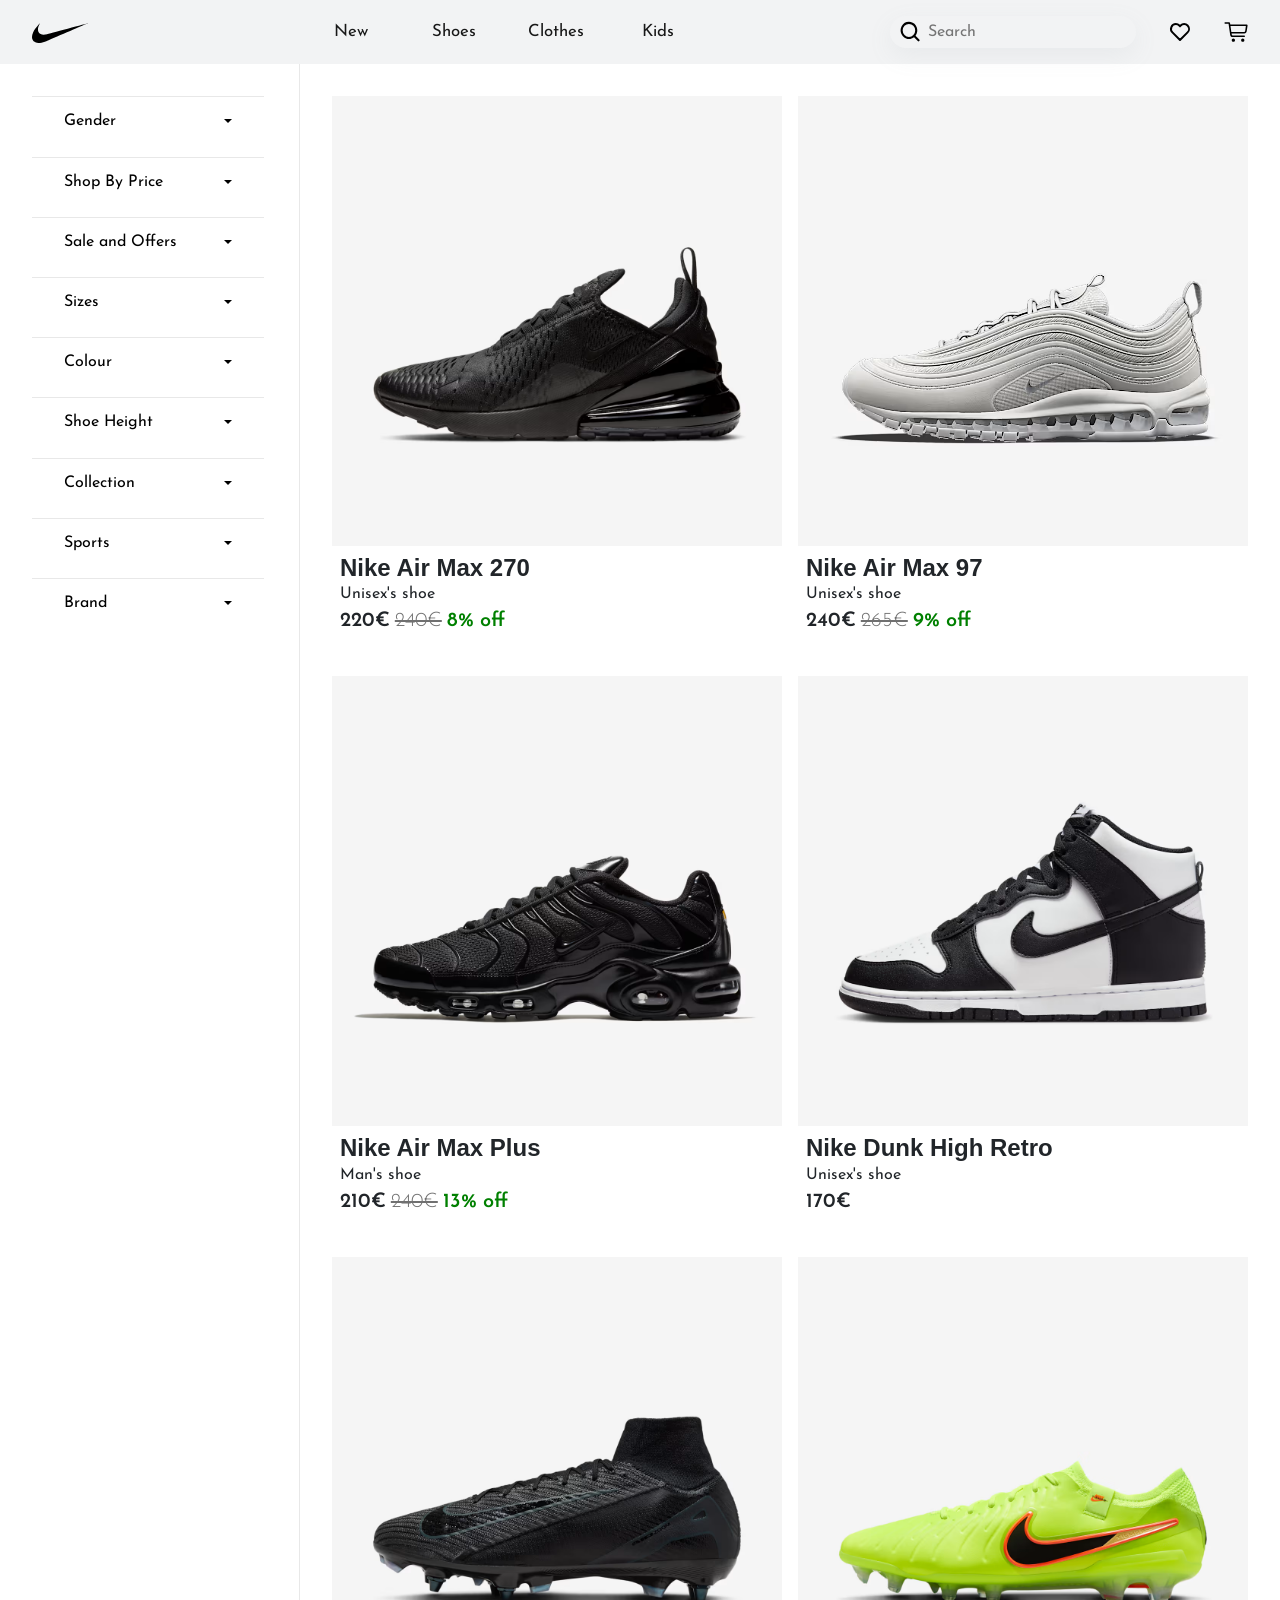
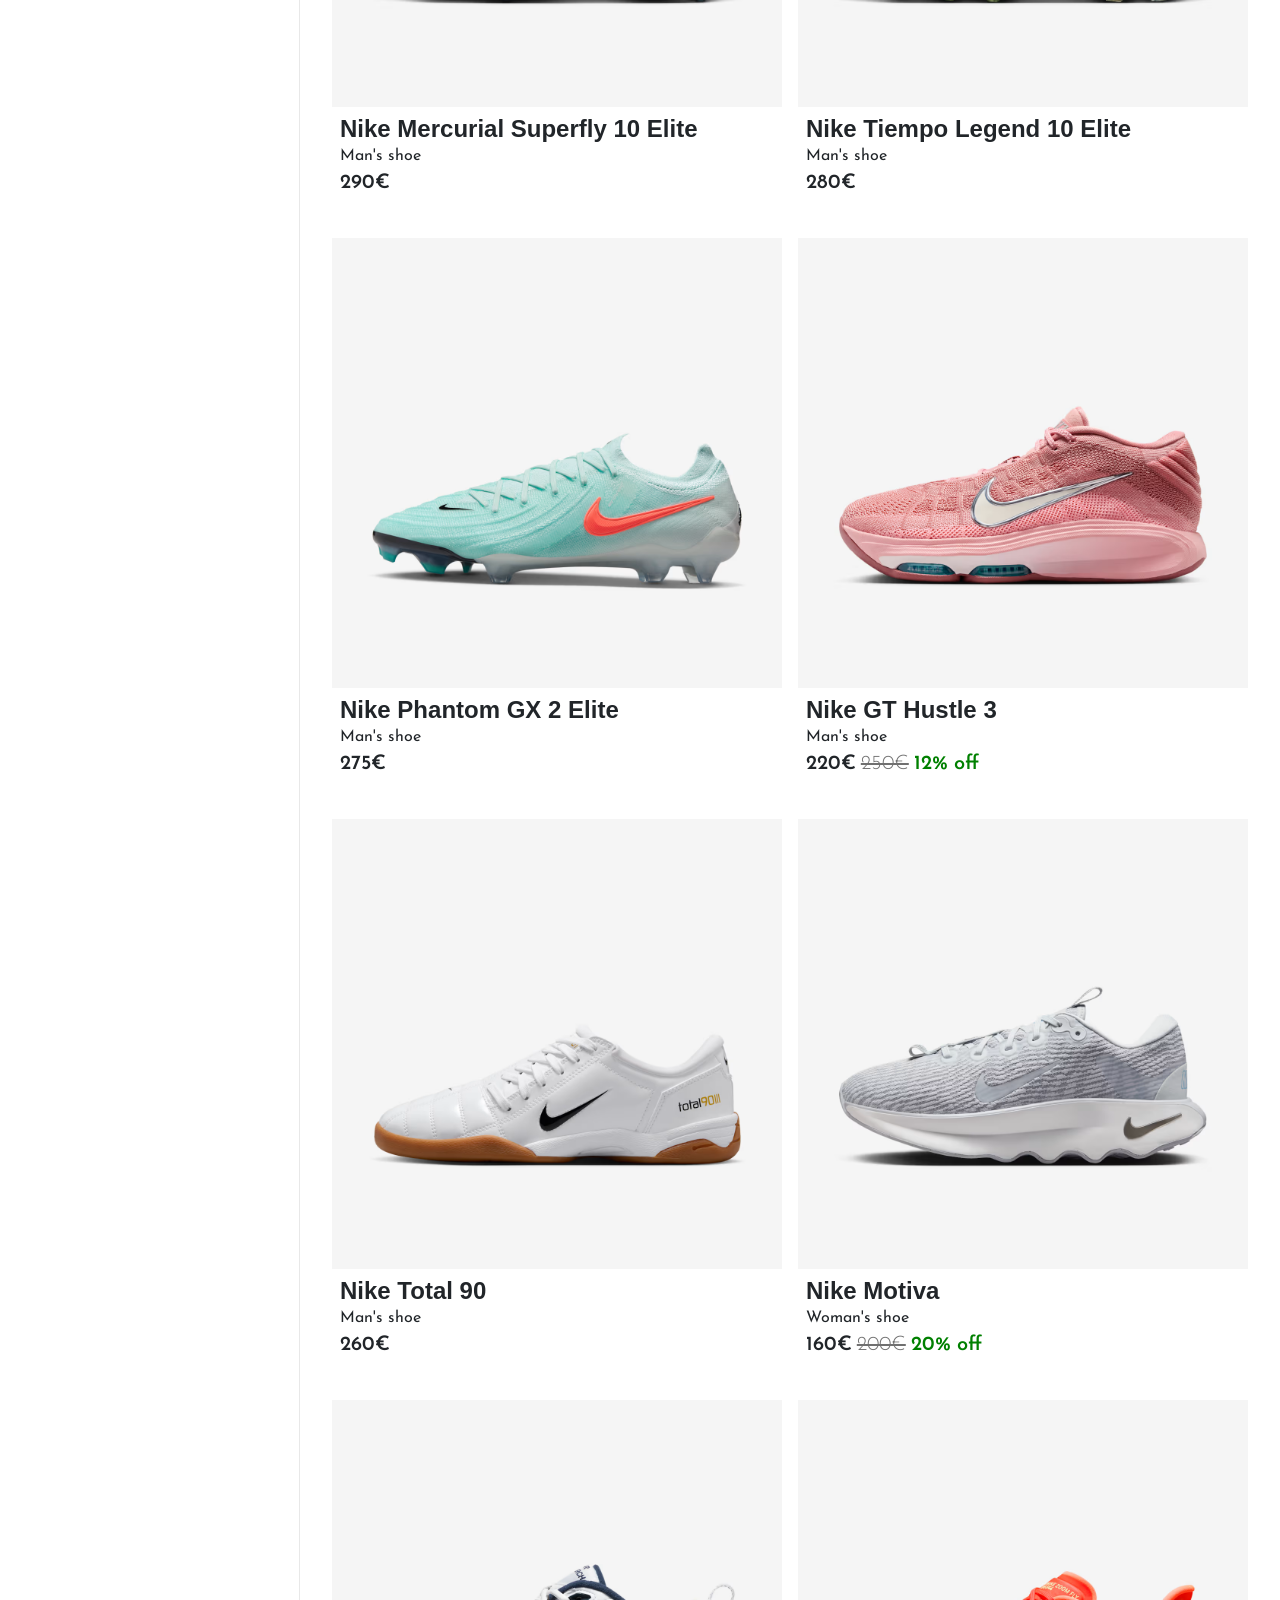
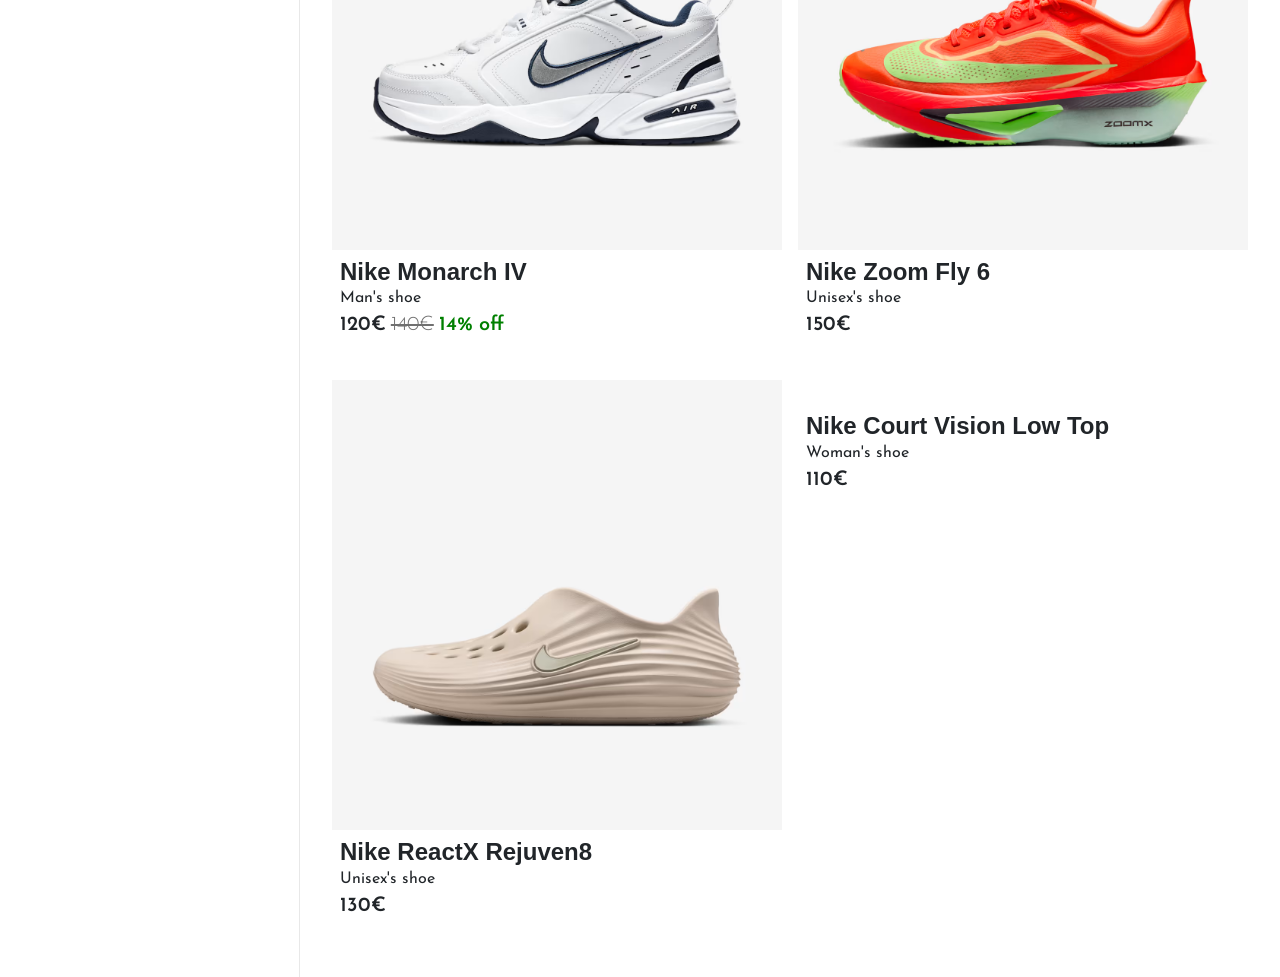
==== article.html @ 8198bdc6 "shoes" ====
<!DOCTYPE html>
<html lang="en">
  <head>
    <meta charset="UTF-8" />
    <meta name="viewport" content="width=, initial-scale=1.0" />
    <title>Document</title>

    <link rel="preconnect" href="https://fonts.googleapis.com" />
    <link rel="preconnect" href="https://fonts.gstatic.com" crossorigin />
    <link
      href="https://fonts.googleapis.com/css2?family=Josefin+Sans:ital,wght@0,100..700;1,100..700&display=swap"
      rel="stylesheet"
    />

    <link
      href="https://cdn.jsdelivr.net/npm/bootstrap@5.3.3/dist/css/bootstrap.min.css"
      rel="stylesheet"
    />
    <link rel="stylesheet" href="css/shared.css" />
    <link rel="stylesheet" href="css/article.css" />
  </head>
  <body>
    <div class="resp-navigation">
      <div class="first-row-nav">
        <img src="imgs/icons/nike_black_logo.svg" alt="logo" id="logo-img" />
        <div class="close-nav">
          <img src="imgs/icons/close_btn.svg" width="35rem" />
        </div>
      </div>
      <div class="second-row-nav">
        <ul>
          <li>
            <a href="new.html">
              <img src="imgs/icons/top-left-arrow.svg" width="20px" alt="" />
              New</a
            >
          </li>
          <li>
            <a href="article.html">
              <img
                src="imgs/icons/top-left-arrow.svg"
                width="20rem"
                alt=""
              />Shoes</a
            >
          </li>
          <li>
            <a href="">
              <img
                src="imgs/icons/top-left-arrow.svg"
                width="20rem"
                alt=""
              />Clothes</a
            >
          </li>
          <li>
            <a href="">
              <img
                src="imgs/icons/top-left-arrow.svg"
                width="20rem"
                alt=""
              />Kids</a
            >
          </li>
        </ul>
      </div>
      <div class="third-row-nav">
        <div class="nav-btn">
          <button type="button" id="search-button">
            <img src="imgs/icons/search.svg" alt="search" />
          </button>
        </div>
        <div class="nav-btn">
          <a href="" id="favourites">
            <img
              src="imgs/icons/favourite.svg"
              alt="favourites"
              id="favourites-icon"
            /><!--25px-->
          </a>
        </div>
        <div class="nav-btn">
          <a href="" id="cart">
            <img
              src="imgs/icons/cart.svg"
              alt="favourites"
              id="favourites-icon"
            /><!--25px-->
          </a>
        </div>
      </div>
    </div>
    <header>
      <a class="logo" href="index.html">
        <img
          src="imgs/icons/nike_black_logo.svg"
          alt="logo"
          id="logo-img"
        /><!--60px-->
      </a>
      <nav>
        <ul>
          <li><a href="new.html">New</a></li>
          <li><a href="article.html">Shoes</a></li>
          <li><a href="">Clothes</a></li>
          <li><a href="">Kids</a></li>
        </ul>
      </nav>
      <div class="right-side-header">
        <div class="search">
          <button type="button" id="search-button">
            <img src="imgs/icons/search.svg" alt="search" />
          </button>
          <input id="search-input" type="text" placeholder="Search" />
        </div>
        <a href="" id="favourites">
          <img
            src="imgs/icons/favourite.svg"
            alt="favourites"
            id="favourites-icon"
          /><!--25px-->
        </a>
        <a href="" id="cart">
          <img
            src="imgs/icons/cart.svg"
            alt="favourites"
            id="favourites-icon"
          /><!--25px-->
        </a>
      </div>
      <div class="hambi">
        <img src="imgs/icons/hambi.svg" width="30rem" alt="" />
      </div>
    </header>
    <main>
      <aside>
        <div class="filteri">
          <div class="dropdown">
            <button
              class="btn btn-secondary dropdown-toggle"
              type="button"
              data-bs-toggle="dropdown"
              aria-expanded="false"
            >
              Gender
            </button>
            <ul class="dropdown-menu">
              <div class="form-check">
                <input
                  class="form-check-input filter-gender"
                  type="checkbox"
                  value="Man"
                  id="checkDefault"
                />
                <label class="form-check-label" for="checkDefault"> Man </label>
              </div>
              <div class="form-check">
                <input
                  class="form-check-input filter-gender"
                  type="checkbox"
                  value="Woman"
                  id="checkDefault"
                />
                <label class="form-check-label" for="checkDefault">
                  Woman
                </label>
              </div>
              <div class="form-check">
                <input
                  class="form-check-input filter-gender"
                  type="checkbox"
                  value="Unisex"
                  id="checkDefault"
                />
                <label class="form-check-label" for="checkDefault">
                  Unisex
                </label>
              </div>
            </ul>
          </div>

          <div class="dropdown">
            <button
              class="btn btn-secondary dropdown-toggle"
              type="button"
              data-bs-toggle="dropdown"
              aria-expanded="false"
            >
              Shop By Price
            </button>
            <ul class="dropdown-menu">
              <div class="form-check">
                <input
                  class="form-check-input filter-price"
                  type="checkbox"
                  value="0-50"
                  id="checkDefault"
                />
                <label class="form-check-label" for="checkDefault">
                  Under 50€
                </label>
              </div>
              <div class="form-check">
                <input
                  class="form-check-input filter-price"
                  type="checkbox"
                  value="50-100"
                  id="checkDefault"
                />
                <label class="form-check-label" for="checkDefault">
                  Between 50€ and 100€
                </label>
              </div>
              <div class="form-check">
                <input
                  class="form-check-input filter-price"
                  type="checkbox"
                  value="100-150"
                  id="checkDefault"
                />
                <label class="form-check-label" for="checkDefault">
                  Between 100€ and 150€
                </label>
              </div>
              <div class="form-check">
                <input
                  class="form-check-input filter-price"
                  type="checkbox"
                  value="150+"
                  id="checkDefault"
                />
                <label class="form-check-label" for="checkDefault">
                  More than 150€
                </label>
              </div>
            </ul>
          </div>

          <div class="dropdown">
            <button
              class="btn btn-secondary dropdown-toggle filter-price"
              type="button"
              data-bs-toggle="dropdown"
              aria-expanded="false"
            >
              Sale and Offers
            </button>
            <ul class="dropdown-menu">
              <div class="form-check">
                <input
                  class="form-check-input filter-sale"
                  type="checkbox"
                  value=""
                  id="checkDefault"
                />
                <label class="form-check-label" for="checkDefault">
                  Sale
                </label>
              </div>
            </ul>
          </div>

          <div class="dropdown">
            <button
              class="btn btn-secondary dropdown-toggle"
              type="button"
              data-bs-toggle="dropdown"
              aria-expanded="false"
            >
              Sizes
            </button>
            <div class="dropdown-menu btns">
              <button class="size-btn">35.5</button>
              <button class="size-btn">36</button>
              <button class="size-btn">36.5</button>
              <button class="size-btn">37</button>
              <button class="size-btn">37.5</button>
              <button class="size-btn">38</button>
              <button class="size-btn">38.5</button>
              <button class="size-btn">39</button>
              <button class="size-btn">39.5</button>
              <button class="size-btn">40</button>
              <button class="size-btn">40.5</button>
              <button class="size-btn">41</button>
              <button class="size-btn">41.5</button>
              <button class="size-btn">42</button>
              <button class="size-btn">42.5</button>
              <button class="size-btn">43</button>
              <button class="size-btn">43.5</button>
              <button class="size-btn">44</button>
              <button class="size-btn">44.5</button>
              <button class="size-btn">45</button>
              <button class="size-btn">45.5</button>
              <button class="size-btn">46</button>
              <button class="size-btn">46.5</button>
              <button class="size-btn">47</button>
              <button class="size-btn">47.5</button>
              <button class="size-btn">48</button>
              <button class="size-btn">48.5</button>
              <button class="size-btn">49</button>
              <button class="size-btn">49.5</button>
              <button class="size-btn">50</button>
              <button class="size-btn">50.5</button>
              <button class="size-btn">51</button>
            </div>
          </div>
          <div class="dropdown">
            <button
              class="btn btn-secondary dropdown-toggle"
              type="button"
              data-bs-toggle="dropdown"
              aria-expanded="false"
            >
              Colour
            </button>
            <div class="dropdown-menu colours-grid">
              <div class="colour">
                <div class="color-circle" style="background-color: black"></div>
                Black
              </div>
              <div class="colour">
                <div
                  class="color-circle"
                  style="background-color: rgb(9, 144, 255)"
                ></div>
                Blue
              </div>
              <div class="colour">
                <div
                  class="color-circle"
                  style="background-color: rgb(146, 79, 79)"
                ></div>
                Brown
              </div>
              <div class="colour">
                <div
                  class="color-circle"
                  style="background-color: rgb(104, 184, 104)"
                ></div>
                Green
              </div>
              <div class="colour">
                <div
                  class="color-circle"
                  style="background-color: rgb(138, 138, 138)"
                ></div>
                Gray
              </div>
              <div class="colour">
                <div
                  class="color-circle"
                  style="background-color: rgb(255, 123, 0)"
                ></div>
                Orange
              </div>

              <div class="colour">
                <div
                  class="color-circle"
                  style="background-color: rgb(214, 146, 228)"
                ></div>
                Pink
              </div>
              <div class="colour">
                <div
                  class="color-circle"
                  style="background-color: rgb(122, 5, 218)"
                ></div>
                Purple
              </div>
              <div class="colour">
                <div
                  class="color-circle"
                  style="background-color: rgb(228, 55, 55)"
                ></div>
                Red
              </div>

              <div class="colour">
                <div
                  class="color-circle"
                  style="background-color: rgb(255, 255, 255)"
                ></div>
                White
              </div>
              <div class="colour">
                <div
                  class="color-circle"
                  style="background-color: rgb(255, 252, 55)"
                ></div>
                Yellow
              </div>
            </div>
          </div>

          <div class="dropdown">
            <button
              class="btn btn-secondary dropdown-toggle"
              type="button"
              data-bs-toggle="dropdown"
              aria-expanded="false"
            >
              Shoe Height
            </button>
            <ul class="dropdown-menu">
              <div class="form-check">
                <input
                  class="form-check-input filter-shoeHeight"
                  type="checkbox"
                  value="Low Top"
                  id="checkDefault"
                />
                <label class="form-check-label" for="checkDefault">
                  Low Top
                </label>
              </div>

              <div class="form-check">
                <input
                  class="form-check-input filter-shoeHeight"
                  type="checkbox"
                  value="Mid Top"
                  id="checkDefault"
                />
                <label class="form-check-label" for="checkDefault">
                  Mid Top
                </label>
              </div>

              <div class="form-check">
                <input
                  class="form-check-input filter-shoeHeight"
                  type="checkbox"
                  value="High Top"
                  id="checkDefault"
                />
                <label class="form-check-label" for="checkDefault">
                  High Top
                </label>
              </div>
            </ul>
          </div>

          <div class="dropdown">
            <button
              class="btn btn-secondary dropdown-toggle"
              type="button"
              data-bs-toggle="dropdown"
              aria-expanded="false"
            >
              Collection
            </button>
            <ul class="dropdown-menu">
              <div class="form-check">
                <input
                  class="form-check-input filter-collection"
                  type="checkbox"
                  value="Nike Motiva"
                  id="checkDefault"
                />
                <label class="form-check-label" for="checkDefault">
                  Nike Motiva
                </label>
              </div>

              <div class="form-check">
                <input
                  class="form-check-input filter-collection"
                  type="checkbox"
                  value="Nike GT Series"
                  id="checkDefault"
                />
                <label class="form-check-label" for="checkDefault">
                  Nike GT Series
                </label>
              </div>

              <div class="form-check">
                <input
                  class="form-check-input filter-collection"
                  type="checkbox"
                  value="Air Max"
                  id="checkDefault"
                />
                <label class="form-check-label" for="checkDefault">
                  Air Max
                </label>
              </div>

              <div class="form-check">
                <input
                  class="form-check-input filter-collection"
                  type="checkbox"
                  value="Nike Total 90"
                  id="checkDefault"
                />
                <label class="form-check-label" for="checkDefault">
                  Nike Total 90
                </label>
              </div>
              <div class="form-check">
                <input
                  class="form-check-input filter-collection"
                  type="checkbox"
                  value="Elite"
                  id="checkDefault"
                />
                <label class="form-check-label" for="checkDefault">
                  Elite
                </label>
              </div>
              <div class="form-check">
                <input
                  class="form-check-input filter-collection"
                  type="checkbox"
                  value="Mercurial"
                  id="checkDefault"
                />
                <label class="form-check-label" for="checkDefault">
                  Mercurial
                </label>
              </div>
              <div class="form-check">
                <input
                  class="form-check-input filter-collection"
                  type="checkbox"
                  value="Monarch"
                  id="checkDefault"
                />
                <label class="form-check-label" for="checkDefault">
                  Monarch
                </label>
              </div>
              <div class="form-check">
                <input
                  class="form-check-input filter-collection"
                  type="checkbox"
                  value="Nike Dunk"
                  id="checkDefault"
                />
                <label class="form-check-label" for="checkDefault">
                  Nike Dunk
                </label>
              </div>
              <div class="form-check">
                <input
                  class="form-check-input filter-collection"
                  type="checkbox"
                  value="Tiempo"
                  id="checkDefault"
                />
                <label class="form-check-label" for="checkDefault">
                  Tiempo
                </label>
              </div>
              <div class="form-check">
                <input
                  class="form-check-input filter-collection"
                  type="checkbox"
                  value="Nike Zoom Rival"
                  id="checkDefault"
                />
                <label class="form-check-label" for="checkDefault">
                  Nike Zoom Rival
                </label>
              </div>
              <div class="form-check">
                <input
                  class="form-check-input filter-collection"
                  type="checkbox"
                  value="Phantom"
                  id="checkDefault"
                />
                <label class="form-check-label" for="checkDefault">
                  Phantom
                </label>
              </div>
              <div class="form-check">
                <input
                  class="form-check-input filter-collection"
                  type="checkbox"
                  value="Nike Rejuven8"
                  id="checkDefault"
                />
                <label class="form-check-label" for="checkDefault">
                  Nike Rejuven8
                </label>
              </div>
              <div class="form-check">
                <input
                  class="form-check-input filter-collection"
                  type="checkbox"
                  value="Nike Court Vision"
                  id="checkDefault"
                />
                <label class="form-check-label" for="checkDefault">
                  Nike Court Vision
                </label>
              </div>
            </ul>
          </div>

          <div class="dropdown">
            <button
              class="btn btn-secondary dropdown-toggle"
              type="button"
              data-bs-toggle="dropdown"
              aria-expanded="false"
            >
              Sports
            </button>
            <ul class="dropdown-menu">
              <div class="form-check">
                <input
                  class="form-check-input filter-sports"
                  type="checkbox"
                  value="Lifestyle"
                  id="checkDefault"
                />
                <label class="form-check-label" for="checkDefault">
                  Lifestyle
                </label>
              </div>

              <div class="form-check">
                <input
                  class="form-check-input filter-sports"
                  type="checkbox"
                  value="Performance"
                  id="checkDefault"
                />
                <label class="form-check-label" for="checkDefault">
                  Performance
                </label>
              </div>

              <div class="form-check">
                <input
                  class="form-check-input filter-sports"
                  type="checkbox"
                  value="Running"
                  id="checkDefault"
                />
                <label class="form-check-label" for="checkDefault">
                  Running
                </label>
              </div>

              <div class="form-check">
                <input
                  class="form-check-input filter-sports"
                  type="checkbox"
                  value="Training & Gym"
                  id="checkDefault"
                />
                <label class="form-check-label" for="checkDefault">
                  Training & Gym
                </label>
              </div>
              <div class="form-check">
                <input
                  class="form-check-input filter-sports"
                  type="checkbox"
                  value="Basketball"
                  id="checkDefault"
                />
                <label class="form-check-label" for="checkDefault">
                  Basketball
                </label>
              </div>
              <div class="form-check">
                <input
                  class="form-check-input filter-sports"
                  type="checkbox"
                  value="Football"
                  id="checkDefault"
                />
                <label class="form-check-label" for="checkDefault">
                  Football
                </label>
              </div>
              <div class="form-check">
                <input
                  class="form-check-input filter-sports"
                  type="checkbox"
                  value="Golf"
                  id="checkDefault"
                />
                <label class="form-check-label" for="checkDefault">
                  Golf
                </label>
              </div>
              <div class="form-check">
                <input
                  class="form-check-input filter-sports"
                  type="checkbox"
                  value="Skateboarding"
                  id="checkDefault"
                />
                <label class="form-check-label" for="checkDefault">
                  Skateboarding
                </label>
              </div>
              <div class="form-check">
                <input
                  class="form-check-input filter-sports"
                  type="checkbox"
                  value="Tennis"
                  id="checkDefault"
                />
                <label class="form-check-label" for="checkDefault">
                  Tennis
                </label>
              </div>
              <div class="form-check">
                <input
                  class="form-check-input filter-sports"
                  type="checkbox"
                  value="Athletics"
                  id="checkDefault"
                />
                <label class="form-check-label" for="checkDefault">
                  Athletics
                </label>
              </div>
              <div class="form-check">
                <input
                  class="form-check-input filter-sports"
                  type="checkbox"
                  value="Walking"
                  id="checkDefault"
                />
                <label class="form-check-label" for="checkDefault">
                  Walking
                </label>
              </div>
              <div class="form-check">
                <input
                  class="form-check-input filter-sports"
                  type="checkbox"
                  value="Outdoor"
                  id="checkDefault"
                />
                <label class="form-check-label" for="checkDefault">
                  Outdoor
                </label>
              </div>
            </ul>
          </div>

          <div class="dropdown">
            <button
              class="btn btn-secondary dropdown-toggle"
              type="button"
              data-bs-toggle="dropdown"
              aria-expanded="false"
            >
              Brand
            </button>
            <ul class="dropdown-menu">
              <div class="form-check">
                <input
                  class="form-check-input filter-brand"
                  type="checkbox"
                  value="Nike Sportswear"
                  id="checkDefault"
                />
                <label class="form-check-label" for="checkDefault">
                  Nike Sportswear
                </label>
              </div>

              <div class="form-check">
                <input
                  class="form-check-input filter-brand"
                  type="checkbox"
                  value="Jordan"
                  id="checkDefault"
                />
                <label class="form-check-label" for="checkDefault">
                  Jordan
                </label>
              </div>

              <div class="form-check">
                <input
                  class="form-check-input filter-brand"
                  type="checkbox"
                  value="NikeLab"
                  id="checkDefault"
                />
                <label class="form-check-label" for="checkDefault">
                  NikeLab
                </label>
              </div>

              <div class="form-check">
                <input
                  class="form-check-input filter-brand"
                  type="checkbox"
                  value="ACG"
                  id="checkDefault"
                />
                <label class="form-check-label" for="checkDefault"> ACG </label>
              </div>
            </ul>
          </div>
        </div>
      </aside>
      <article></article>
    </main>
    <script src="js/shoes.js"></script>
    <script src="js/index.js"></script>
    <script src="https://cdn.jsdelivr.net/npm/bootstrap@5.3.3/dist/js/bootstrap.bundle.min.js"></script>
  </body>
</html>
---- css/shared.css ----
:root {
  --white: #f2f3f4;
  --dark: #181818;
  --main-font: "Josefin Sans", sans-serif;
  --nike-font: "Nike", sans-serif;
}
* {
  margin: 0;
  padding: 0;
  box-sizing: border-box;
  font-family: var(--main-font);
}

html {
  scroll-behavior: smooth;
}
nav ul li a:hover::after {
  width: 100%;
}
header {
  width: 100%;
  display: flex;
  justify-content: space-between;
  align-items: center;
  padding: 0.7rem 2rem;
  top: 0;
  position: sticky;
  z-index: 10;
  background-color: var(--white);
  opacity: 0;
  animation: fadeIn 0.75s ease-in forwards;
}

#logo-img {
  width: 3.5rem;
  cursor: pointer;
}
nav ul {
  display: flex;
  gap: 0.4rem;
  list-style: none;
  justify-content: center;
  align-items: center;
  margin-bottom: 0;
}
.right-side-header,
nav,
.logo {
  flex: 1;
}
nav ul li a {
  text-decoration: none;
  display: inline-block;
  color: var(--dark);
  font-size: 1.05rem;
  width: 6rem;
  text-align: center;
  padding: 0.5rem 0;
  transition: all 0.2s ease-in;
}
li {
  position: relative;
}
nav ul li a::after {
  content: "";
  width: 0;
  bottom: 0;
  left: 50%;
  position: absolute;
  transform: translateX(-50%);
  background: var(--dark);
  height: 2px;
  transition: width 0.2s ease-in;
}
nav ul li a:hover {
  letter-spacing: 1px;
}

#social,
.f-second-r,
#favourites,
.search,
.right-side-header {
  display: flex;
  justify-content: center;
  align-items: center;
}
.right-side-header {
  gap: 2rem;
  justify-content: flex-end;
}
.search {
  transition: all 0.2s ease-in;
}
.search:hover {
  backdrop-filter: brightness(95%);
}
.search {
  gap: 0.3rem;
  padding-left: 0.5rem;
  box-shadow: rgba(149, 157, 165, 0.1) 0px 8px 24px;
  border-radius: 100px;
  height: 2rem;
}
#search-button {
  background-color: transparent;
  border: none;
  cursor: pointer;
}
#search-button img {
  width: 1.6rem;
}
#search-input {
  height: 100%;
  width: 13rem;
  background-color: transparent;
  border: none;
}
#search-input:active,
#search-input:focus {
  outline: none;
}
#favourites-icon {
  width: 1.5rem;
}

.resp-navigation {
  position: fixed;
  background-color: #fffffff5;
  top: 0;
  right: 0;
  width: 100vw;
  height: 100vh;
  z-index: 1000;
  overflow-y: hidden;
  padding: 3rem 3rem;
  display: flex;
  justify-content: flex-start;
  align-items: flex-start;
  flex-direction: column;
  gap: 5rem;
  display: none;
}
.first-row-nav {
  display: flex;
  justify-content: space-between;
  align-items: center;
  width: 100%;
  opacity: 0;
  animation: fadeIn 0.9s ease-in forwards;
}
.second-row-nav {
  display: flex;
  justify-content: space-between;
  align-items: center;
  flex-direction: column;
  width: 100%;
  opacity: 0;
  animation: fadeIn 0.9s ease-in forwards;
}
.second-row-nav ul {
  list-style: none;
  margin: 0;
  padding: 0;
  text-align: center;
  display: flex;
  flex-direction: column;
  justify-content: center;
  align-items: center;
  gap: 0.4rem;
}
.second-row-nav ul li a {
  display: flex;
  justify-content: space-between;
  align-items: center;
  width: 15rem;
  background-color: #f2f3f467;
  border-bottom: 1px solid #1818182c;
  text-decoration: none;
  color: var(--dark);
  font-size: 1.4rem;
  font-family: "Segoe UI", Tahoma, Geneva, Verdana, sans-serif;
  cursor: pointer;
}
.no-scroll {
  overflow: hidden;
  height: 100vh; /* osigurava da ne možeš skrolati */
}
.third-row-nav {
  display: flex;
  width: 100%;
  justify-content: center;
  gap: 2rem;
  align-items: center;
  opacity: 0;
  animation: fadeIn 0.9s ease-in forwards;
}
.nav-btn {
  padding: 0.5rem;
  border-bottom: 1px solid #181818;
}

.shoe:hover {
  cursor: pointer;
  transform: translateY(-4px);
}
.f-second-r ul li a:hover {
  color: var(--dark);
}
.close-nav img:hover {
  cursor: pointer;
}
.hambi {
  display: none;
}
.shop-it-btn:hover,
#discover-btn:hover {
  transform: translateY(-2px);
  background-color: var(--dark);
  color: var(--white);
}
@keyframes fadeIn {
  0% {
    opacity: 0;
  }
  100% {
    opacity: 1;
  }
}
.shop-it-img:hover {
  transform: scale(1.005);
}

.gradient-overlay {
  position: absolute;
  bottom: 0;
  left: 0;
  right: 0;
  height: 40%;
  background: linear-gradient(to top, rgba(0, 0, 0, 0.7), transparent);
}
@keyframes fadeOpacity {
  0% {
    opacity: 1;
    display: flex;
    position: absolute;
  }
  100% {
    opacity: 0;
    display: none;
    z-index: 0;
    background-color: transparent;
    pointer-events: none;
  }
}
@keyframes fromBottom {
  0% {
    transform: translateY(300%);
  }
  50% {
    transform: translateY(0%);
  }
  100% {
    transform: translateY(300%);
  }
}

@keyframes fromTop {
  0% {
    transform: translateY(-300%);
  }
  50% {
    transform: translateY(0%);
  }
  100% {
    transform: translateY(-300%);
  }
}

@media (max-width: 1070px) {
  .right-side-header,
  nav {
    display: none;
  }
  .hambi {
    display: block;
  }
}
@media (max-width: 1350px) {
  .logo {
    flex: 0;
  }
  .right-side-header {
    flex: 0;
  }
}
---- css/article.css ----
main {
  display: grid;
  grid-template-columns: 300px 1fr;
  grid-template-rows: 100%;
  position: relative;
}
aside {
  position: relative;
  min-height: 100vh;
  display: flex;
  justify-content: flex-start;
  padding: 2rem;
  border-right: rgba(0, 0, 0, 0.089) 1px solid;
  position: relative;
  width: 300px;
}
.shoe-item img {
  width: 100%;
}
article {
  display: grid;
  grid-template-columns: repeat(auto-fill, minmax(400px, 1fr));
  padding: 2rem;
  gap: 1rem;
  width: 100%;
}
.shoe-name {
  font-size: 1.5rem;
  font-weight: 700;
  font-family: "Segoe UI", Tahoma, Geneva, Verdana, sans-serif;
}
.shoe-gender {
  margin-top: -0.5rem;
}
.shoe-price {
  display: flex;
  gap: 0.3rem;
  margin-top: -1rem;
  font-weight: 600;
  font-size: 1.25rem;
}
p.price-original {
  color: #707070;
  font-weight: 300;
  text-decoration: line-through;
}
p.sale {
  color: green;
}

.shoe-info {
  display: flex;
  justify-content: flex-start;
  align-items: flex-start;
  flex-direction: column;
  padding: 0.5rem;
}
.filteri {
  display: flex;
  justify-content: flex-start;
  flex-direction: column;
  gap: 0.7rem;
  position: fixed;
}
.btn {
  width: 14.5rem;
  display: flex;
  justify-content: space-between;
  align-items: center;
  border: none;
  border-radius: 0;
  border-top: 1px rgba(0, 0, 0, 0.089) solid;
  background: transparent;
  background-color: transparent;
  color: black;
  padding: 0.75rem 2rem;
}

.btn:focus,
.btn:active,
.btn:hover {
  background-color: rgb(0, 0, 0);
}
.dropdown-menu {
  width: 100%;
  padding: 0.5rem;
}
.btns {
  display: grid;
  grid-template-columns: 1fr 1fr 1fr;
  grid-auto-rows: 2rem;
  gap: 0.5rem;
  border-color: #00000005;
  display: none;
}
.size-btn {
  background-color: #ffffff63;
  border: 1px solid rgba(0, 0, 0, 0.089);
  border-radius: 0.2rem;
  transition: all 0.2s ease-in;
}
.btns.show {
  display: grid;
}
.size-btn:hover {
  background-color: rgba(26, 26, 26, 0.842);
  color: #fff;
  border: 1px solid #fff;
}
input[type="checkbox"]:focus {
  outline: 2px solid #000000e8;
  outline-offset: 2px;
  border: none;
}
.form-check-input:active {
  border: 1px solid rgba(0, 0, 0, 0.26);
}
.form-check-input:checked {
  background-color: black;
  border: none;
}
.colour {
  display: flex;
  flex-direction: column;
  justify-content: center;
  align-items: center;
}
.color-circle {
  width: 2.05rem;
  height: 2.05rem;
  border-radius: 100px;
  border: 1px solid rgba(0, 0, 0, 0.103);
  cursor: pointer;
}
.colours-grid {
  display: grid;
  grid-template-columns: 1fr 1fr 1fr;
  display: none;
  gap: 1rem;
  font-weight: 530;
  font-size: 0.9rem;
}
.colours-grid.show {
  display: grid;
}
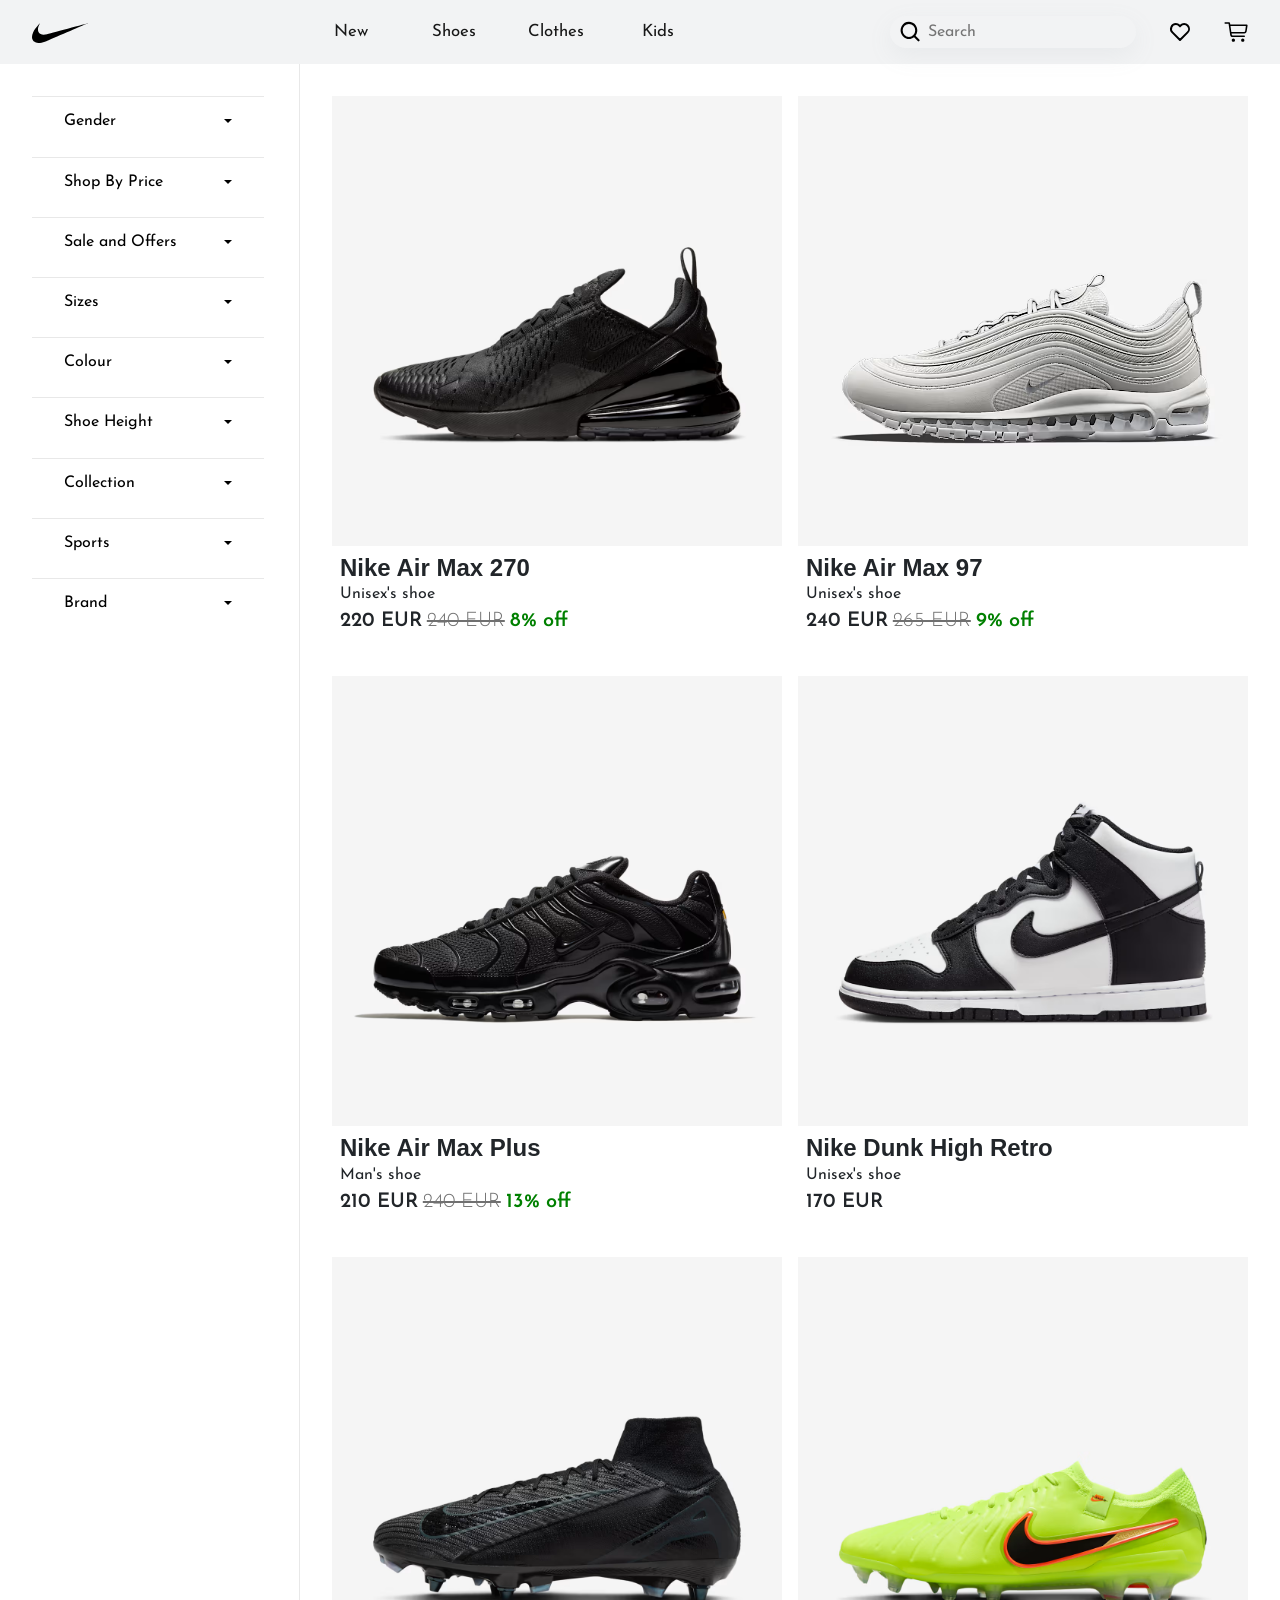
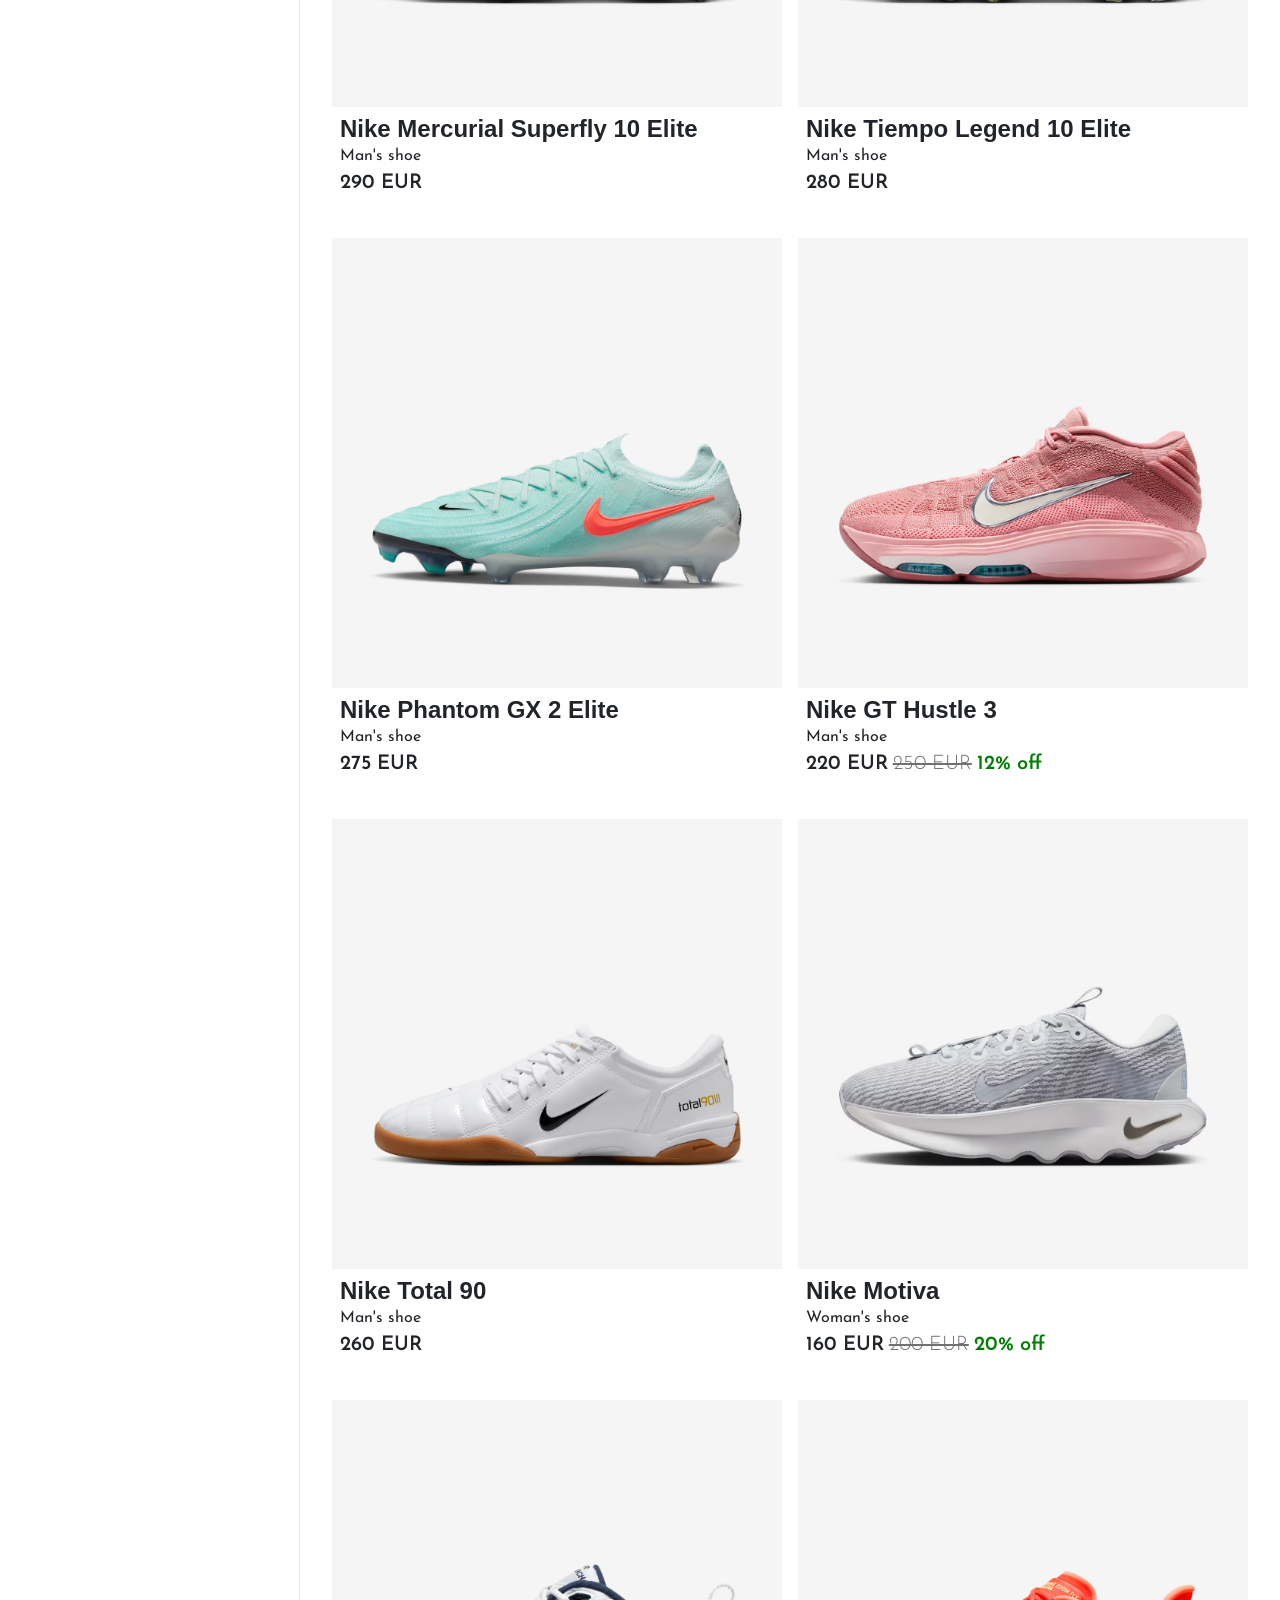
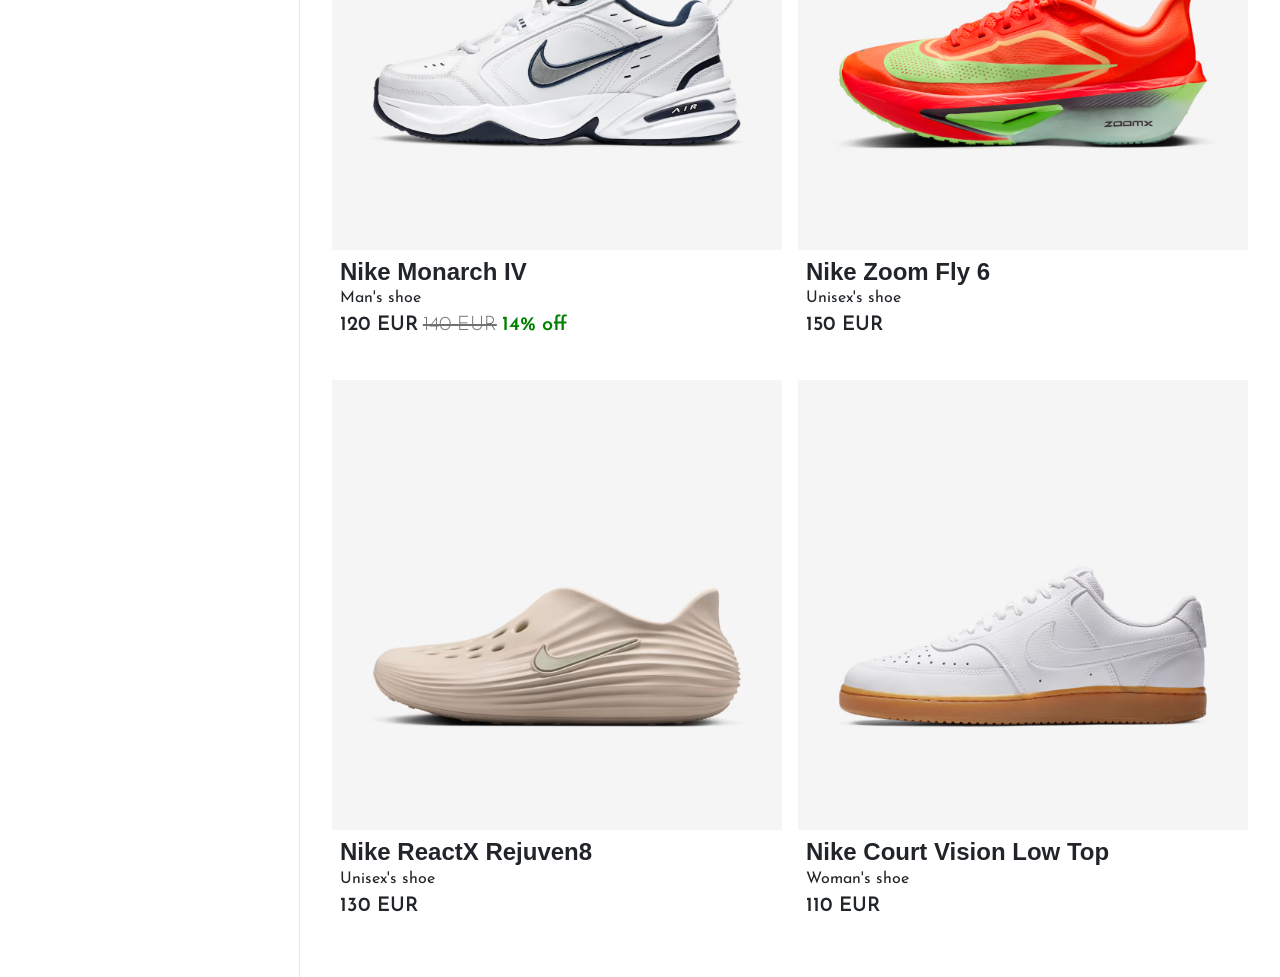
==== commit f4126f5c: "shoes section" ====
--- a/article.html
+++ b/article.html
@@ -2,7 +2,7 @@
 <html lang="en">
   <head>
     <meta charset="UTF-8" />
-    <meta name="viewport" content="width=, initial-scale=1.0" />
+    <meta name="viewport" content="width=device-width, initial-scale=1.0" />
     <title>Document</title>
 
     <link rel="preconnect" href="https://fonts.googleapis.com" />
@@ -76,7 +76,7 @@
               src="imgs/icons/favourite.svg"
               alt="favourites"
               id="favourites-icon"
-            /><!--25px-->
+            />
           </a>
         </div>
         <div class="nav-btn">
@@ -85,18 +85,14 @@
               src="imgs/icons/cart.svg"
               alt="favourites"
               id="favourites-icon"
-            /><!--25px-->
+            />
           </a>
         </div>
       </div>
     </div>
     <header>
       <a class="logo" href="index.html">
-        <img
-          src="imgs/icons/nike_black_logo.svg"
-          alt="logo"
-          id="logo-img"
-        /><!--60px-->
+        <img src="imgs/icons/nike_black_logo.svg" alt="logo" id="logo-img" />
       </a>
       <nav>
         <ul>
@@ -118,14 +114,14 @@
             src="imgs/icons/favourite.svg"
             alt="favourites"
             id="favourites-icon"
-          /><!--25px-->
+          />
         </a>
         <a href="" id="cart">
           <img
             src="imgs/icons/cart.svg"
             alt="favourites"
             id="favourites-icon"
-          /><!--25px-->
+          />
         </a>
       </div>
       <div class="hambi">
@@ -150,18 +146,18 @@
                   class="form-check-input filter-gender"
                   type="checkbox"
                   value="Man"
-                  id="checkDefault"
-                />
-                <label class="form-check-label" for="checkDefault"> Man </label>
+                  id="genderMan"
+                />
+                <label class="form-check-label" for="genderMan"> Man </label>
               </div>
               <div class="form-check">
                 <input
                   class="form-check-input filter-gender"
                   type="checkbox"
                   value="Woman"
-                  id="checkDefault"
-                />
-                <label class="form-check-label" for="checkDefault">
+                  id="genderWoman"
+                />
+                <label class="form-check-label" for="genderWoman">
                   Woman
                 </label>
               </div>
@@ -170,9 +166,9 @@
                   class="form-check-input filter-gender"
                   type="checkbox"
                   value="Unisex"
-                  id="checkDefault"
-                />
-                <label class="form-check-label" for="checkDefault">
+                  id="genderUnisex"
+                />
+                <label class="form-check-label" for="genderUnisex">
                   Unisex
                 </label>
               </div>
@@ -194,20 +190,18 @@
                   class="form-check-input filter-price"
                   type="checkbox"
                   value="0-50"
-                  id="checkDefault"
-                />
-                <label class="form-check-label" for="checkDefault">
-                  Under 50€
-                </label>
+                  id="price1"
+                />
+                <label class="form-check-label" for="price1"> Under 50€ </label>
               </div>
               <div class="form-check">
                 <input
                   class="form-check-input filter-price"
                   type="checkbox"
                   value="50-100"
-                  id="checkDefault"
-                />
-                <label class="form-check-label" for="checkDefault">
+                  id="price2"
+                />
+                <label class="form-check-label" for="price2">
                   Between 50€ and 100€
                 </label>
               </div>
@@ -216,9 +210,9 @@
                   class="form-check-input filter-price"
                   type="checkbox"
                   value="100-150"
-                  id="checkDefault"
-                />
-                <label class="form-check-label" for="checkDefault">
+                  id="price3"
+                />
+                <label class="form-check-label" for="price3">
                   Between 100€ and 150€
                 </label>
               </div>
@@ -227,9 +221,9 @@
                   class="form-check-input filter-price"
                   type="checkbox"
                   value="150+"
-                  id="checkDefault"
-                />
-                <label class="form-check-label" for="checkDefault">
+                  id="price4"
+                />
+                <label class="form-check-label" for="price4">
                   More than 150€
                 </label>
               </div>
@@ -238,7 +232,7 @@
 
           <div class="dropdown">
             <button
-              class="btn btn-secondary dropdown-toggle filter-price"
+              class="btn btn-secondary dropdown-toggle"
               type="button"
               data-bs-toggle="dropdown"
               aria-expanded="false"
@@ -250,12 +244,10 @@
                 <input
                   class="form-check-input filter-sale"
                   type="checkbox"
-                  value=""
-                  id="checkDefault"
-                />
-                <label class="form-check-label" for="checkDefault">
-                  Sale
-                </label>
+                  value="sale"
+                  id="saleCheck"
+                />
+                <label class="form-check-label" for="saleCheck"> Sale </label>
               </div>
             </ul>
           </div>
@@ -313,40 +305,41 @@
             >
               Colour
             </button>
+
             <div class="dropdown-menu colours-grid">
-              <div class="colour">
+              <div class="colour" data-color="black">
                 <div class="color-circle" style="background-color: black"></div>
                 Black
               </div>
-              <div class="colour">
+              <div class="colour" data-color="blue">
                 <div
                   class="color-circle"
                   style="background-color: rgb(9, 144, 255)"
                 ></div>
                 Blue
               </div>
-              <div class="colour">
+              <div class="colour" data-color="brown">
                 <div
                   class="color-circle"
                   style="background-color: rgb(146, 79, 79)"
                 ></div>
                 Brown
               </div>
-              <div class="colour">
+              <div class="colour" data-color="green">
                 <div
                   class="color-circle"
                   style="background-color: rgb(104, 184, 104)"
                 ></div>
                 Green
               </div>
-              <div class="colour">
+              <div class="colour" data-color="gray">
                 <div
                   class="color-circle"
                   style="background-color: rgb(138, 138, 138)"
                 ></div>
                 Gray
               </div>
-              <div class="colour">
+              <div class="colour" data-color="orange">
                 <div
                   class="color-circle"
                   style="background-color: rgb(255, 123, 0)"
@@ -354,21 +347,21 @@
                 Orange
               </div>
 
-              <div class="colour">
+              <div class="colour" data-color="pink">
                 <div
                   class="color-circle"
                   style="background-color: rgb(214, 146, 228)"
                 ></div>
                 Pink
               </div>
-              <div class="colour">
+              <div class="colour" data-color="purple">
                 <div
                   class="color-circle"
                   style="background-color: rgb(122, 5, 218)"
                 ></div>
                 Purple
               </div>
-              <div class="colour">
+              <div class="colour" data-color="red">
                 <div
                   class="color-circle"
                   style="background-color: rgb(228, 55, 55)"
@@ -376,14 +369,14 @@
                 Red
               </div>
 
-              <div class="colour">
+              <div class="colour" data-color="white">
                 <div
                   class="color-circle"
                   style="background-color: rgb(255, 255, 255)"
                 ></div>
                 White
               </div>
-              <div class="colour">
+              <div class="colour" data-color="yellow">
                 <div
                   class="color-circle"
                   style="background-color: rgb(255, 252, 55)"
@@ -408,9 +401,9 @@
                   class="form-check-input filter-shoeHeight"
                   type="checkbox"
                   value="Low Top"
-                  id="checkDefault"
-                />
-                <label class="form-check-label" for="checkDefault">
+                  id="heightLow"
+                />
+                <label class="form-check-label" for="heightLow">
                   Low Top
                 </label>
               </div>
@@ -420,9 +413,9 @@
                   class="form-check-input filter-shoeHeight"
                   type="checkbox"
                   value="Mid Top"
-                  id="checkDefault"
-                />
-                <label class="form-check-label" for="checkDefault">
+                  id="heightMid"
+                />
+                <label class="form-check-label" for="heightMid">
                   Mid Top
                 </label>
               </div>
@@ -432,9 +425,9 @@
                   class="form-check-input filter-shoeHeight"
                   type="checkbox"
                   value="High Top"
-                  id="checkDefault"
-                />
-                <label class="form-check-label" for="checkDefault">
+                  id="heightHigh"
+                />
+                <label class="form-check-label" for="heightHigh">
                   High Top
                 </label>
               </div>
@@ -456,11 +449,9 @@
                   class="form-check-input filter-collection"
                   type="checkbox"
                   value="Nike Motiva"
-                  id="checkDefault"
-                />
-                <label class="form-check-label" for="checkDefault">
-                  Nike Motiva
-                </label>
+                  id="col1"
+                />
+                <label class="form-check-label" for="col1"> Nike Motiva </label>
               </div>
 
               <div class="form-check">
@@ -468,9 +459,9 @@
                   class="form-check-input filter-collection"
                   type="checkbox"
                   value="Nike GT Series"
-                  id="checkDefault"
-                />
-                <label class="form-check-label" for="checkDefault">
+                  id="col2"
+                />
+                <label class="form-check-label" for="col2">
                   Nike GT Series
                 </label>
               </div>
@@ -480,11 +471,9 @@
                   class="form-check-input filter-collection"
                   type="checkbox"
                   value="Air Max"
-                  id="checkDefault"
-                />
-                <label class="form-check-label" for="checkDefault">
-                  Air Max
-                </label>
+                  id="col3"
+                />
+                <label class="form-check-label" for="col3"> Air Max </label>
               </div>
 
               <div class="form-check">
@@ -492,9 +481,9 @@
                   class="form-check-input filter-collection"
                   type="checkbox"
                   value="Nike Total 90"
-                  id="checkDefault"
-                />
-                <label class="form-check-label" for="checkDefault">
+                  id="col4"
+                />
+                <label class="form-check-label" for="col4">
                   Nike Total 90
                 </label>
               </div>
@@ -503,64 +492,54 @@
                   class="form-check-input filter-collection"
                   type="checkbox"
                   value="Elite"
-                  id="checkDefault"
-                />
-                <label class="form-check-label" for="checkDefault">
-                  Elite
-                </label>
+                  id="col5"
+                />
+                <label class="form-check-label" for="col5"> Elite </label>
               </div>
               <div class="form-check">
                 <input
                   class="form-check-input filter-collection"
                   type="checkbox"
                   value="Mercurial"
-                  id="checkDefault"
-                />
-                <label class="form-check-label" for="checkDefault">
-                  Mercurial
-                </label>
+                  id="col6"
+                />
+                <label class="form-check-label" for="col6"> Mercurial </label>
               </div>
               <div class="form-check">
                 <input
                   class="form-check-input filter-collection"
                   type="checkbox"
                   value="Monarch"
-                  id="checkDefault"
-                />
-                <label class="form-check-label" for="checkDefault">
-                  Monarch
-                </label>
+                  id="col7"
+                />
+                <label class="form-check-label" for="col7"> Monarch </label>
               </div>
               <div class="form-check">
                 <input
                   class="form-check-input filter-collection"
                   type="checkbox"
                   value="Nike Dunk"
-                  id="checkDefault"
-                />
-                <label class="form-check-label" for="checkDefault">
-                  Nike Dunk
-                </label>
+                  id="col8"
+                />
+                <label class="form-check-label" for="col8"> Nike Dunk </label>
               </div>
               <div class="form-check">
                 <input
                   class="form-check-input filter-collection"
                   type="checkbox"
                   value="Tiempo"
-                  id="checkDefault"
-                />
-                <label class="form-check-label" for="checkDefault">
-                  Tiempo
-                </label>
+                  id="col9"
+                />
+                <label class="form-check-label" for="col9"> Tiempo </label>
               </div>
               <div class="form-check">
                 <input
                   class="form-check-input filter-collection"
                   type="checkbox"
                   value="Nike Zoom Rival"
-                  id="checkDefault"
-                />
-                <label class="form-check-label" for="checkDefault">
+                  id="col10"
+                />
+                <label class="form-check-label" for="col10">
                   Nike Zoom Rival
                 </label>
               </div>
@@ -569,20 +548,18 @@
                   class="form-check-input filter-collection"
                   type="checkbox"
                   value="Phantom"
-                  id="checkDefault"
-                />
-                <label class="form-check-label" for="checkDefault">
-                  Phantom
-                </label>
+                  id="col11"
+                />
+                <label class="form-check-label" for="col11"> Phantom </label>
               </div>
               <div class="form-check">
                 <input
                   class="form-check-input filter-collection"
                   type="checkbox"
                   value="Nike Rejuven8"
-                  id="checkDefault"
-                />
-                <label class="form-check-label" for="checkDefault">
+                  id="col12"
+                />
+                <label class="form-check-label" for="col12">
                   Nike Rejuven8
                 </label>
               </div>
@@ -591,9 +568,9 @@
                   class="form-check-input filter-collection"
                   type="checkbox"
                   value="Nike Court Vision"
-                  id="checkDefault"
-                />
-                <label class="form-check-label" for="checkDefault">
+                  id="col13"
+                />
+                <label class="form-check-label" for="col13">
                   Nike Court Vision
                 </label>
               </div>
@@ -615,11 +592,9 @@
                   class="form-check-input filter-sports"
                   type="checkbox"
                   value="Lifestyle"
-                  id="checkDefault"
-                />
-                <label class="form-check-label" for="checkDefault">
-                  Lifestyle
-                </label>
+                  id="sport1"
+                />
+                <label class="form-check-label" for="sport1"> Lifestyle </label>
               </div>
 
               <div class="form-check">
@@ -627,9 +602,9 @@
                   class="form-check-input filter-sports"
                   type="checkbox"
                   value="Performance"
-                  id="checkDefault"
-                />
-                <label class="form-check-label" for="checkDefault">
+                  id="sport2"
+                />
+                <label class="form-check-label" for="sport2">
                   Performance
                 </label>
               </div>
@@ -639,11 +614,9 @@
                   class="form-check-input filter-sports"
                   type="checkbox"
                   value="Running"
-                  id="checkDefault"
-                />
-                <label class="form-check-label" for="checkDefault">
-                  Running
-                </label>
+                  id="sport3"
+                />
+                <label class="form-check-label" for="sport3"> Running </label>
               </div>
 
               <div class="form-check">
@@ -651,9 +624,9 @@
                   class="form-check-input filter-sports"
                   type="checkbox"
                   value="Training & Gym"
-                  id="checkDefault"
-                />
-                <label class="form-check-label" for="checkDefault">
+                  id="sport4"
+                />
+                <label class="form-check-label" for="sport4">
                   Training & Gym
                 </label>
               </div>
@@ -662,9 +635,9 @@
                   class="form-check-input filter-sports"
                   type="checkbox"
                   value="Basketball"
-                  id="checkDefault"
-                />
-                <label class="form-check-label" for="checkDefault">
+                  id="sport5"
+                />
+                <label class="form-check-label" for="sport5">
                   Basketball
                 </label>
               </div>
@@ -673,31 +646,27 @@
                   class="form-check-input filter-sports"
                   type="checkbox"
                   value="Football"
-                  id="checkDefault"
-                />
-                <label class="form-check-label" for="checkDefault">
-                  Football
-                </label>
+                  id="sport6"
+                />
+                <label class="form-check-label" for="sport6"> Football </label>
               </div>
               <div class="form-check">
                 <input
                   class="form-check-input filter-sports"
                   type="checkbox"
                   value="Golf"
-                  id="checkDefault"
-                />
-                <label class="form-check-label" for="checkDefault">
-                  Golf
-                </label>
+                  id="sport7"
+                />
+                <label class="form-check-label" for="sport7"> Golf </label>
               </div>
               <div class="form-check">
                 <input
                   class="form-check-input filter-sports"
                   type="checkbox"
                   value="Skateboarding"
-                  id="checkDefault"
-                />
-                <label class="form-check-label" for="checkDefault">
+                  id="sport8"
+                />
+                <label class="form-check-label" for="sport8">
                   Skateboarding
                 </label>
               </div>
@@ -706,20 +675,18 @@
                   class="form-check-input filter-sports"
                   type="checkbox"
                   value="Tennis"
-                  id="checkDefault"
-                />
-                <label class="form-check-label" for="checkDefault">
-                  Tennis
-                </label>
+                  id="sport9"
+                />
+                <label class="form-check-label" for="sport9"> Tennis </label>
               </div>
               <div class="form-check">
                 <input
                   class="form-check-input filter-sports"
                   type="checkbox"
                   value="Athletics"
-                  id="checkDefault"
-                />
-                <label class="form-check-label" for="checkDefault">
+                  id="sport10"
+                />
+                <label class="form-check-label" for="sport10">
                   Athletics
                 </label>
               </div>
@@ -728,22 +695,18 @@
                   class="form-check-input filter-sports"
                   type="checkbox"
                   value="Walking"
-                  id="checkDefault"
-                />
-                <label class="form-check-label" for="checkDefault">
-                  Walking
-                </label>
+                  id="sport11"
+                />
+                <label class="form-check-label" for="sport11"> Walking </label>
               </div>
               <div class="form-check">
                 <input
                   class="form-check-input filter-sports"
                   type="checkbox"
                   value="Outdoor"
-                  id="checkDefault"
-                />
-                <label class="form-check-label" for="checkDefault">
-                  Outdoor
-                </label>
+                  id="sport12"
+                />
+                <label class="form-check-label" for="sport12"> Outdoor </label>
               </div>
             </ul>
           </div>
@@ -763,9 +726,9 @@
                   class="form-check-input filter-brand"
                   type="checkbox"
                   value="Nike Sportswear"
-                  id="checkDefault"
-                />
-                <label class="form-check-label" for="checkDefault">
+                  id="brand1"
+                />
+                <label class="form-check-label" for="brand1">
                   Nike Sportswear
                 </label>
               </div>
@@ -775,11 +738,9 @@
                   class="form-check-input filter-brand"
                   type="checkbox"
                   value="Jordan"
-                  id="checkDefault"
-                />
-                <label class="form-check-label" for="checkDefault">
-                  Jordan
-                </label>
+                  id="brand2"
+                />
+                <label class="form-check-label" for="brand2"> Jordan </label>
               </div>
 
               <div class="form-check">
@@ -787,11 +748,9 @@
                   class="form-check-input filter-brand"
                   type="checkbox"
                   value="NikeLab"
-                  id="checkDefault"
-                />
-                <label class="form-check-label" for="checkDefault">
-                  NikeLab
-                </label>
+                  id="brand3"
+                />
+                <label class="form-check-label" for="brand3"> NikeLab </label>
               </div>
 
               <div class="form-check">
@@ -799,9 +758,9 @@
                   class="form-check-input filter-brand"
                   type="checkbox"
                   value="ACG"
-                  id="checkDefault"
-                />
-                <label class="form-check-label" for="checkDefault"> ACG </label>
+                  id="brand4"
+                />
+                <label class="form-check-label" for="brand4"> ACG </label>
               </div>
             </ul>
           </div>
--- a/css/shared.css
+++ b/css/shared.css
@@ -277,6 +277,290 @@
   }
 }
 
+/* search-styles.css - Stilovi za search funkcionalnost */
+
+/* Kontejner za rezultate pretrage */
+.search-results-container {
+  position: fixed;
+  top: 80px;
+  left: 0;
+  right: 0;
+  max-width: 1400px;
+  margin: 0 auto;
+  background: white;
+  border-radius: 12px;
+  box-shadow: 0 10px 40px rgba(0, 0, 0, 0.15);
+  max-height: calc(100vh - 100px);
+  overflow-y: auto;
+  z-index: 9999;
+  padding: 20px;
+  animation: slideDown 0.3s ease;
+}
+
+.search-results-container.hidden {
+  display: none;
+}
+
+@keyframes slideDown {
+  from {
+    opacity: 0;
+    transform: translateY(-20px);
+  }
+  to {
+    opacity: 1;
+    transform: translateY(0);
+  }
+}
+
+/* Header unutar rezultata */
+.search-header {
+  display: flex;
+  justify-content: space-between;
+  align-items: center;
+  margin-bottom: 20px;
+  padding-bottom: 15px;
+  border-bottom: 2px solid #f0f0f0;
+}
+
+.search-header h3 {
+  font-size: 24px;
+  font-weight: 600;
+  color: #111;
+}
+
+/* Dugme za zatvaranje */
+.close-search {
+  background: transparent;
+  border: none;
+  cursor: pointer;
+  padding: 8px;
+  border-radius: 50%;
+  transition: background 0.2s ease;
+  font-size: 24px;
+  width: 40px;
+  height: 40px;
+  display: flex;
+  align-items: center;
+  justify-content: center;
+  color: #111;
+}
+
+.close-search:hover {
+  background: #f5f5f5;
+}
+
+/* Grid za prikaz proizvoda */
+.search-results-grid {
+  display: grid;
+  grid-template-columns: repeat(auto-fill, minmax(280px, 1fr));
+  gap: 20px;
+  padding: 10px 0;
+}
+
+/* Kartica proizvoda */
+.search-product-card {
+  background: white;
+  border-radius: 12px;
+  overflow: hidden;
+  cursor: pointer;
+  transition: all 0.3s ease;
+  border: 1px solid #e5e5e5;
+}
+
+.search-product-card:hover {
+  transform: translateY(-5px);
+  box-shadow: 0 8px 20px rgba(0, 0, 0, 0.12);
+  border-color: #111;
+}
+
+/* Slika proizvoda */
+.search-product-image {
+  position: relative;
+  width: 100%;
+  height: 200px;
+  background: #f5f5f5;
+  display: flex;
+  align-items: center;
+  justify-content: center;
+  overflow: hidden;
+}
+
+.search-product-image img {
+  width: 100%;
+  height: 100%;
+  object-fit: cover;
+  transition: transform 0.3s ease;
+}
+
+.search-product-card:hover .search-product-image img {
+  transform: scale(1.05);
+}
+
+/* Bedževi (sale, unavailable) */
+.sale-badge {
+  position: absolute;
+  top: 10px;
+  right: 10px;
+  background: #ff4444;
+  color: white;
+  padding: 5px 10px;
+  border-radius: 20px;
+  font-size: 12px;
+  font-weight: 600;
+}
+
+.unavailable-badge {
+  position: absolute;
+  top: 10px;
+  left: 10px;
+  background: rgba(0, 0, 0, 0.7);
+  color: white;
+  padding: 5px 10px;
+  border-radius: 20px;
+  font-size: 12px;
+  font-weight: 600;
+}
+
+/* Informacije o proizvodu */
+.search-product-info {
+  padding: 15px;
+}
+
+.search-product-category {
+  color: #757575;
+  font-size: 12px;
+  text-transform: uppercase;
+  font-weight: 500;
+  letter-spacing: 0.5px;
+}
+
+.search-product-name {
+  font-size: 16px;
+  font-weight: 600;
+  color: #111;
+  margin: 8px 0 4px 0;
+  line-height: 1.3;
+}
+
+.search-product-brand {
+  font-size: 14px;
+  color: #757575;
+  margin-bottom: 8px;
+}
+
+/* Detalji (sport, spol) */
+.search-product-details {
+  display: flex;
+  gap: 10px;
+  margin: 10px 0;
+}
+
+.search-product-sport,
+.search-product-gender {
+  font-size: 12px;
+  background: #f0f0f0;
+  padding: 4px 10px;
+  border-radius: 12px;
+  color: #555;
+}
+
+/* Cijena */
+.search-product-price {
+  display: flex;
+  align-items: center;
+  gap: 10px;
+  margin: 12px 0;
+}
+
+.current-price {
+  font-size: 18px;
+  font-weight: 700;
+  color: #111;
+}
+
+.original-price {
+  font-size: 14px;
+  color: #757575;
+  text-decoration: line-through;
+}
+
+/* Rating (ocjena) */
+.search-product-rating {
+  display: flex;
+  align-items: center;
+  gap: 8px;
+  margin-top: 8px;
+}
+
+.stars {
+  font-size: 14px;
+}
+
+.rating-value {
+  font-size: 14px;
+  font-weight: 600;
+  color: #111;
+}
+
+/* Poruka kada nema rezultata */
+.search-no-results {
+  text-align: center;
+  padding: 60px 20px;
+}
+
+.search-no-results h3 {
+  font-size: 24px;
+  font-weight: 600;
+  color: #111;
+  margin-bottom: 10px;
+}
+
+.search-no-results p {
+  font-size: 16px;
+  color: #757575;
+}
+
+/* Responsive dizajn - mobilni uređaji */
+@media (max-width: 768px) {
+  .search-results-container {
+    top: 70px;
+    padding: 15px;
+    margin: 0 10px;
+  }
+
+  .search-results-grid {
+    grid-template-columns: repeat(auto-fill, minmax(150px, 1fr));
+    gap: 12px;
+  }
+
+  .search-product-image {
+    height: 150px;
+  }
+
+  .search-header h3 {
+    font-size: 18px;
+  }
+}
+
+/* Scrollbar stilizacija */
+.search-results-container::-webkit-scrollbar {
+  width: 8px;
+}
+
+.search-results-container::-webkit-scrollbar-track {
+  background: #f1f1f1;
+  border-radius: 10px;
+}
+
+.search-results-container::-webkit-scrollbar-thumb {
+  background: #888;
+  border-radius: 10px;
+}
+
+.search-results-container::-webkit-scrollbar-thumb:hover {
+  background: #555;
+}
+
 @media (max-width: 1070px) {
   .right-side-header,
   nav {
--- a/css/article.css
+++ b/css/article.css
@@ -85,6 +85,28 @@
   width: 100%;
   padding: 0.5rem;
 }
+.shoe-item {
+  transition: all 0.2s ease-in;
+  cursor: pointer;
+}
+.colour.active {
+  outline: 2px solid black;
+  border-radius: 6px;
+  background-color: rgba(0, 0, 0, 0.05);
+  color: #fff;
+}
+.colour:hover {
+  background-color: rgba(0, 0, 0, 0.05);
+}
+
+.size-btn.active {
+  background: black;
+  color: white;
+  border-color: black;
+}
+.shoe-item:hover {
+  transform: scale(1.02);
+}
 .btns {
   display: grid;
   grid-template-columns: 1fr 1fr 1fr;
